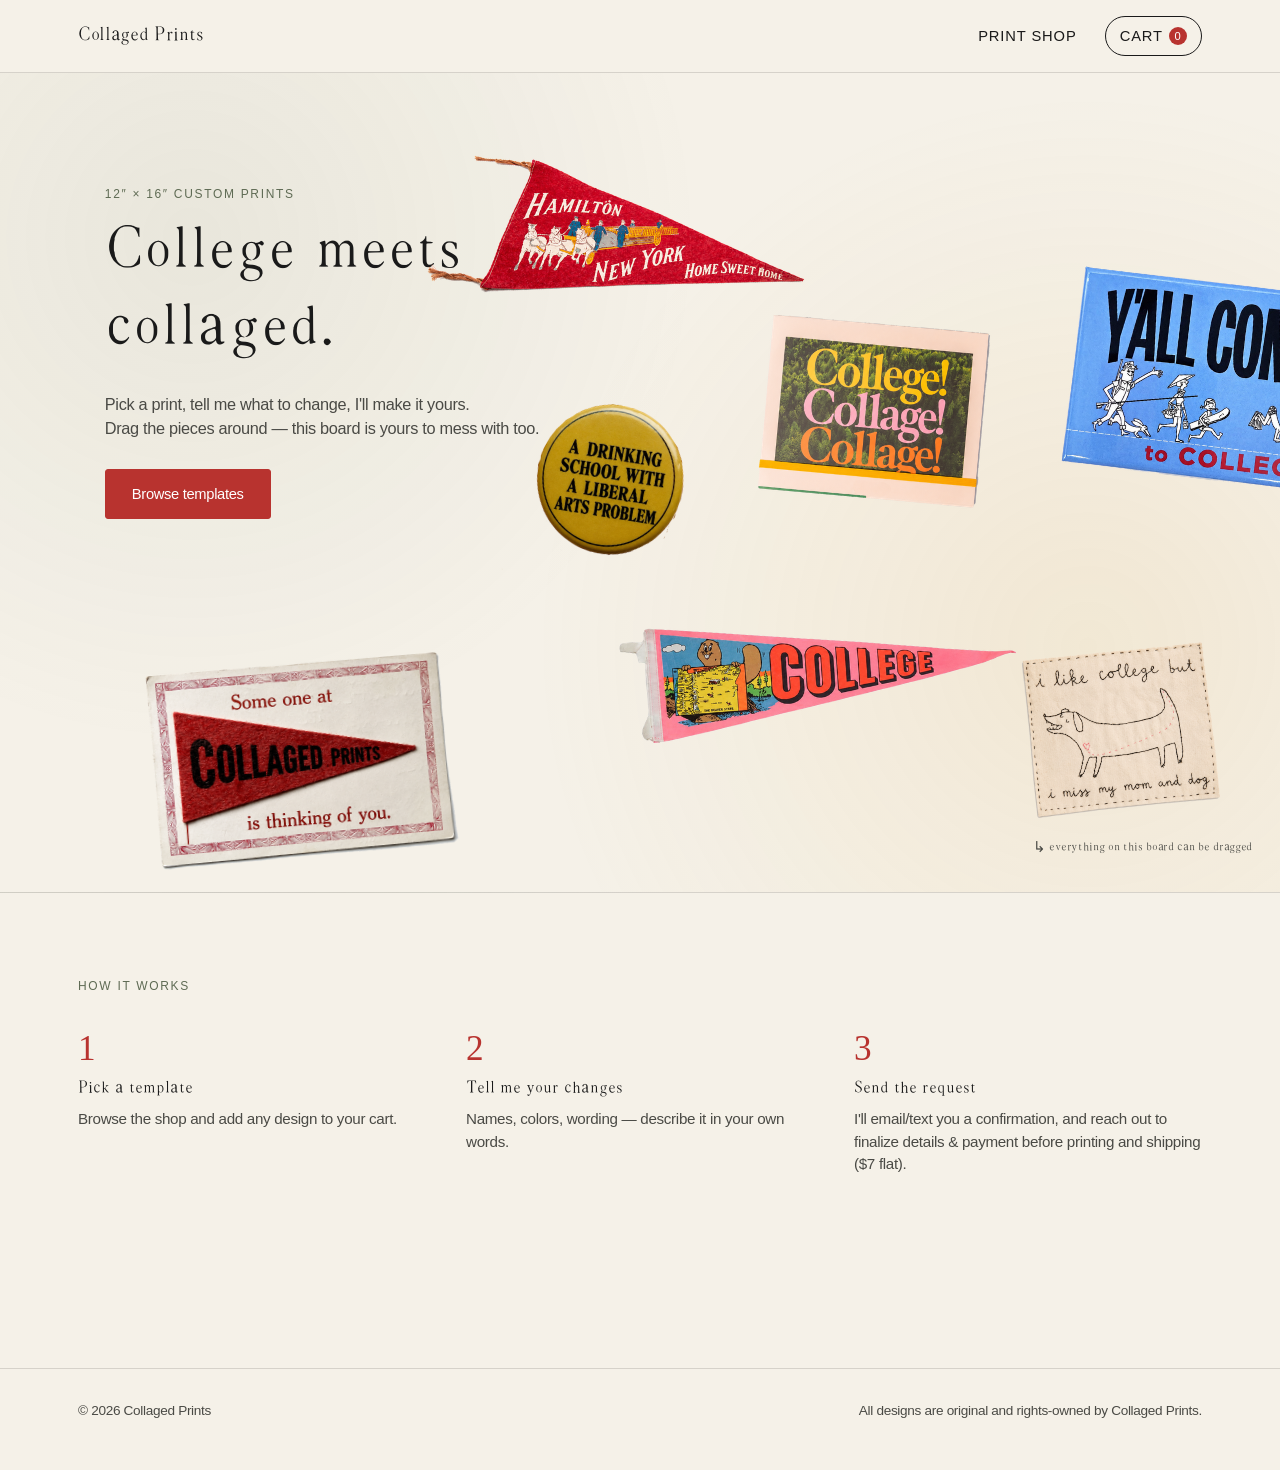
==== index.html @ 445533c2 "add site files" ====
<!DOCTYPE html>
<html lang="en">
<head>
<meta charset="UTF-8">
<meta name="viewport" content="width=device-width, initial-scale=1.0">
<title>Collaged Prints — Custom 12×16 Art Prints</title>
<link rel="stylesheet" href="css/styles.css">
<link rel="stylesheet" href="css/home.css">
</head>
<body>

<nav class="site-nav">
  <div class="container">
    <a href="index.html" class="wordmark">Collaged Prints</a>
    <ul class="links">
      <li><a href="shop.html">Print Shop</a></li>
      <li><span class="hide-mobile"><a href="cart.html" class="cart-link">Cart <span class="cart-count" id="navCartCount">0</span></a></span></li>
    </ul>
  </div>
</nav>

<header class="board" id="board">
  <div class="board-intro">
    <p class="eyebrow">12&Prime; × 16&Prime; custom prints</p>
    <h1 class="board-title">College meets<br>collaged.</h1>
    <p class="board-sub">Pick a print, tell me what to change, I'll make it yours.<br>Drag the pieces around — this board is yours to mess with too.</p>
    <a href="shop.html" class="btn btn-cherry">Browse templates</a>
  </div>

  <!-- Draggable collage pieces. Swap the src on these <img> tags for your
       own PNGs — drop files into /assets/collage/ and update the paths. -->
  <div class="drag-piece" data-rotate="-6" style="top:70%; left:80%; width:196px;">
    <img src="assets/collage/collage-dog-embroidery.png" alt="" draggable="false">
  </div>
  <div class="drag-piece" data-rotate="5" style="top:16%; left:56%; width:315px;">
    <img src="assets/collage/collage-college-collage-book.png" alt="" draggable="false">
  </div>
  <div class="drag-piece" data-rotate="-4" style="top:58%; left:46%; width:442px;">
    <img src="assets/collage/collage-college-pennant.png" alt="" draggable="false">
  </div>
  <div class="drag-piece" data-rotate="7" style="top:14%; left:82%; width:315px;">
    <img src="assets/collage/collage-yall-come-magnet.png" alt="" draggable="false">
  </div>
  <div class="drag-piece" data-rotate="17" style="top:6%; left:34%; width:400px;">
    <img src="assets/collage/collage-hamilton-pennant.png" alt="" draggable="false">
  </div>
  <div class="drag-piece" data-rotate="9" style="top:34%; left:37%; width:272px;">
    <img src="assets/collage/collage-drinking-school-button.png" alt="" draggable="false">
  </div>
  <div class="drag-piece" data-rotate="-5" style="top:68%; left:10%; width:337px;">
    <img src="assets/collage/collage-thinking-of-you-postcard.png" alt="" draggable="false">
  </div>

  <p class="board-hint">↳ everything on this board can be dragged</p>
</header>

<section class="how-it-works container">
  <p class="eyebrow">How it works</p>
  <div class="steps">
    <div class="step">
      <span class="step-num display">1</span>
      <h3>Pick a template</h3>
      <p>Browse the shop and add any design to your cart.</p>
    </div>
    <div class="step">
      <span class="step-num display">2</span>
      <h3>Tell me your changes</h3>
      <p>Names, colors, wording — describe it in your own words.</p>
    </div>
    <div class="step">
      <span class="step-num display">3</span>
      <h3>Send the request</h3>
      <p>I'll email/text you a confirmation, and reach out to finalize details &amp; payment before printing and shipping ($7 flat).</p>
    </div>
  </div>
</section>

<footer class="site-footer">
  <div class="container">
    <span>&copy; <span id="year"></span> Collaged Prints</span>
    <span>All designs are original and rights-owned by Collaged Prints.</span>
  </div>
</footer>

<script src="js/cart.js"></script>
<script src="js/drag.js"></script>
<script>document.getElementById('year').textContent = new Date().getFullYear();</script>
</body>
</html>
---- css/styles.css ----
/* ===========================================================
   Collaged Prints — Design Tokens
   Vibe: eclectic-chic vintage collage, curated not cluttered
   =========================================================== */

@font-face {
  font-family: 'Collage Serif';
  src: url('../fonts/SerifForWebsite-Regular.ttf') format('truetype');
  font-weight: 400;
  font-style: normal;
  font-display: swap;
}

:root {
  /* Color tokens */
  --color-cream: #F5F1E8;
  --color-cream-dark: #EBE4D3;
  --color-sage: #7C8B6F;
  --color-sage-dark: #5F6B54;
  --color-cherry: #B8332F;
  --color-mustard: #D9A441;
  --color-ink: #1A1A1A;
  --color-ink-soft: #4A4A45;
  --color-white: #FFFFFF;
  --color-line: rgba(26, 26, 26, 0.14);

  /* Type */
  --font-display: 'Collage Serif', 'Georgia', serif;
  --font-body: 'Arial', 'Helvetica Neue', Helvetica, sans-serif;
  --tracking-tight: -0.02em;
  --tracking-tighter: -0.035em;

  /* Layout */
  --radius-sm: 3px;
  --radius-md: 6px;
  --shadow-card: none;
  --shadow-drag: none;
  --max-width: 1180px;
}

* { box-sizing: border-box; }

html {
  scroll-behavior: smooth;
}

body {
  margin: 0;
  background: var(--color-cream);
  color: var(--color-ink);
  font-family: var(--font-body);
  letter-spacing: var(--tracking-tight);
  line-height: 1.5;
  -webkit-font-smoothing: antialiased;
}

h1, h2, h3, .display {
  font-family: var(--font-display);
  letter-spacing: 0;
  font-weight: 400;
  line-height: 1.05;
  margin: 0;
  color: var(--color-ink);
}

a {
  color: inherit;
}

img { max-width: 100%; display: block; }

button {
  font-family: var(--font-body);
  letter-spacing: var(--tracking-tight);
  cursor: pointer;
}

/* Visible keyboard focus everywhere */
a:focus-visible,
button:focus-visible,
input:focus-visible,
textarea:focus-visible,
[tabindex]:focus-visible {
  outline: 2px solid var(--color-cherry);
  outline-offset: 3px;
}

.container {
  max-width: var(--max-width);
  margin: 0 auto;
  padding: 0 28px;
}

/* ---------------- Nav ---------------- */

.site-nav {
  position: sticky;
  top: 0;
  z-index: 50;
  background: var(--color-cream);
  border-bottom: 1px solid var(--color-line);
}

.site-nav .container {
  display: flex;
  align-items: center;
  justify-content: space-between;
  padding-top: 16px;
  padding-bottom: 16px;
}

.site-nav .wordmark {
  font-family: var(--font-display);
  font-size: 1.5rem;
  text-decoration: none;
}

.site-nav .links {
  display: flex;
  gap: 28px;
  align-items: center;
  list-style: none;
  margin: 0;
  padding: 0;
}

.site-nav .links a {
  text-decoration: none;
  font-size: 0.92rem;
  text-transform: uppercase;
  letter-spacing: 0.06em;
}

.site-nav .cart-link {
  display: inline-flex;
  align-items: center;
  gap: 6px;
  border: 1px solid var(--color-ink);
  padding: 8px 14px;
  border-radius: 999px;
  text-decoration: none;
  font-size: 0.85rem;
}

.cart-count {
  background: var(--color-cherry);
  color: var(--color-white);
  border-radius: 999px;
  min-width: 18px;
  height: 18px;
  display: inline-flex;
  align-items: center;
  justify-content: center;
  font-size: 0.7rem;
  padding: 0 4px;
}

/* ---------------- Footer ---------------- */

.site-footer {
  border-top: 1px solid var(--color-line);
  margin-top: 96px;
  padding: 32px 0 48px;
  font-size: 0.85rem;
  color: var(--color-ink-soft);
}

.site-footer .container {
  display: flex;
  justify-content: space-between;
  flex-wrap: wrap;
  gap: 12px;
}

/* ---------------- Buttons ---------------- */

.btn {
  display: inline-flex;
  align-items: center;
  justify-content: center;
  gap: 8px;
  padding: 13px 26px;
  border-radius: var(--radius-sm);
  border: 1px solid var(--color-ink);
  background: var(--color-ink);
  color: var(--color-cream);
  font-size: 0.92rem;
  text-decoration: none;
  transition: transform 0.15s ease, box-shadow 0.15s ease;
}

.btn:hover { transform: translateY(-1px); }

.btn-outline {
  background: transparent;
  color: var(--color-ink);
}

.btn-cherry {
  background: var(--color-cherry);
  border-color: var(--color-cherry);
  color: var(--color-white);
}

.btn:disabled {
  opacity: 0.45;
  cursor: not-allowed;
  transform: none;
  box-shadow: none;
}

/* ---------------- Utility ---------------- */

.eyebrow {
  text-transform: uppercase;
  letter-spacing: 0.14em;
  font-size: 0.75rem;
  color: var(--color-sage-dark);
}

.stamp {
  display: inline-block;
  border: 1.5px solid var(--color-cherry);
  color: var(--color-cherry);
  padding: 4px 10px;
  border-radius: 3px;
  font-size: 0.72rem;
  text-transform: uppercase;
  letter-spacing: 0.1em;
  transform: rotate(-3deg);
}

.as-is-check {
  display: flex;
  align-items: flex-start;
  gap: 8px;
  font-size: 0.85rem;
  color: var(--color-ink-soft);
  margin: 4px 0 16px;
  cursor: pointer;
}

.as-is-check input[type="checkbox"] {
  margin-top: 2px;
  accent-color: var(--color-cherry);
  cursor: pointer;
}

.as-is-check span {
  line-height: 1.4;
}

@media (max-width: 720px) {
  .site-nav .links { gap: 16px; }
  .site-nav .links span.hide-mobile { display: none; }
}
---- css/home.css ----
.board {
  position: relative;
  min-height: 820px;
  overflow: hidden;
  border-bottom: 1px solid var(--color-line);
  background:
    radial-gradient(circle at 15% 20%, rgba(124,139,111,0.10), transparent 40%),
    radial-gradient(circle at 85% 70%, rgba(217,164,65,0.12), transparent 45%),
    var(--color-cream);
}

.board-intro {
  position: relative;
  z-index: 1;
  max-width: 560px;
  padding: 100px 28px 40px;
  margin: 0 auto 0 6%;
}

@media (max-width: 900px) {
  .board-intro { margin: 0 auto; padding: 64px 24px 24px; text-align: center; }
}

.board-title {
  font-size: clamp(2.6rem, 6vw, 4.6rem);
}

.board-sub {
  margin: 22px 0 28px;
  color: var(--color-ink-soft);
  font-size: 1.02rem;
  max-width: 440px;
}

@media (max-width: 900px) {
  .board-sub { margin-left: auto; margin-right: auto; }
}

.board-hint {
  position: absolute;
  bottom: 18px;
  right: 28px;
  font-family: var(--font-display);
  font-size: 0.95rem;
  color: var(--color-ink-soft);
  z-index: 1;
  pointer-events: none;
}

@media (max-width: 720px) {
  .board-hint { display: none; }
}

.drag-piece {
  position: absolute;
  z-index: 10;
  cursor: grab;
  transform: rotate(var(--r, 0deg));
  transition: none;
  touch-action: none;
  user-select: none;
}

.drag-piece img {
  border-radius: 0;
  width: 100%;
  pointer-events: none;
}

.drag-piece.dragging {
  cursor: grabbing;
  z-index: 20;
  transition: none;
}

@media (max-width: 720px) {
  .board { min-height: 680px; }
  .drag-piece { transform: rotate(var(--r, 0deg)) scale(0.75); }
}

/* ---------------- How it works ---------------- */

.how-it-works {
  padding: 72px 28px 96px;
}

.steps {
  display: grid;
  grid-template-columns: repeat(3, 1fr);
  gap: 40px;
  margin-top: 36px;
}

@media (max-width: 780px) {
  .steps { grid-template-columns: 1fr; gap: 32px; }
}

.step-num {
  font-size: 2.2rem;
  color: var(--color-cherry);
}

.step h3 {
  font-size: 1.3rem;
  margin: 10px 0 8px;
}

.step p {
  color: var(--color-ink-soft);
  font-size: 0.95rem;
  margin: 0;
}
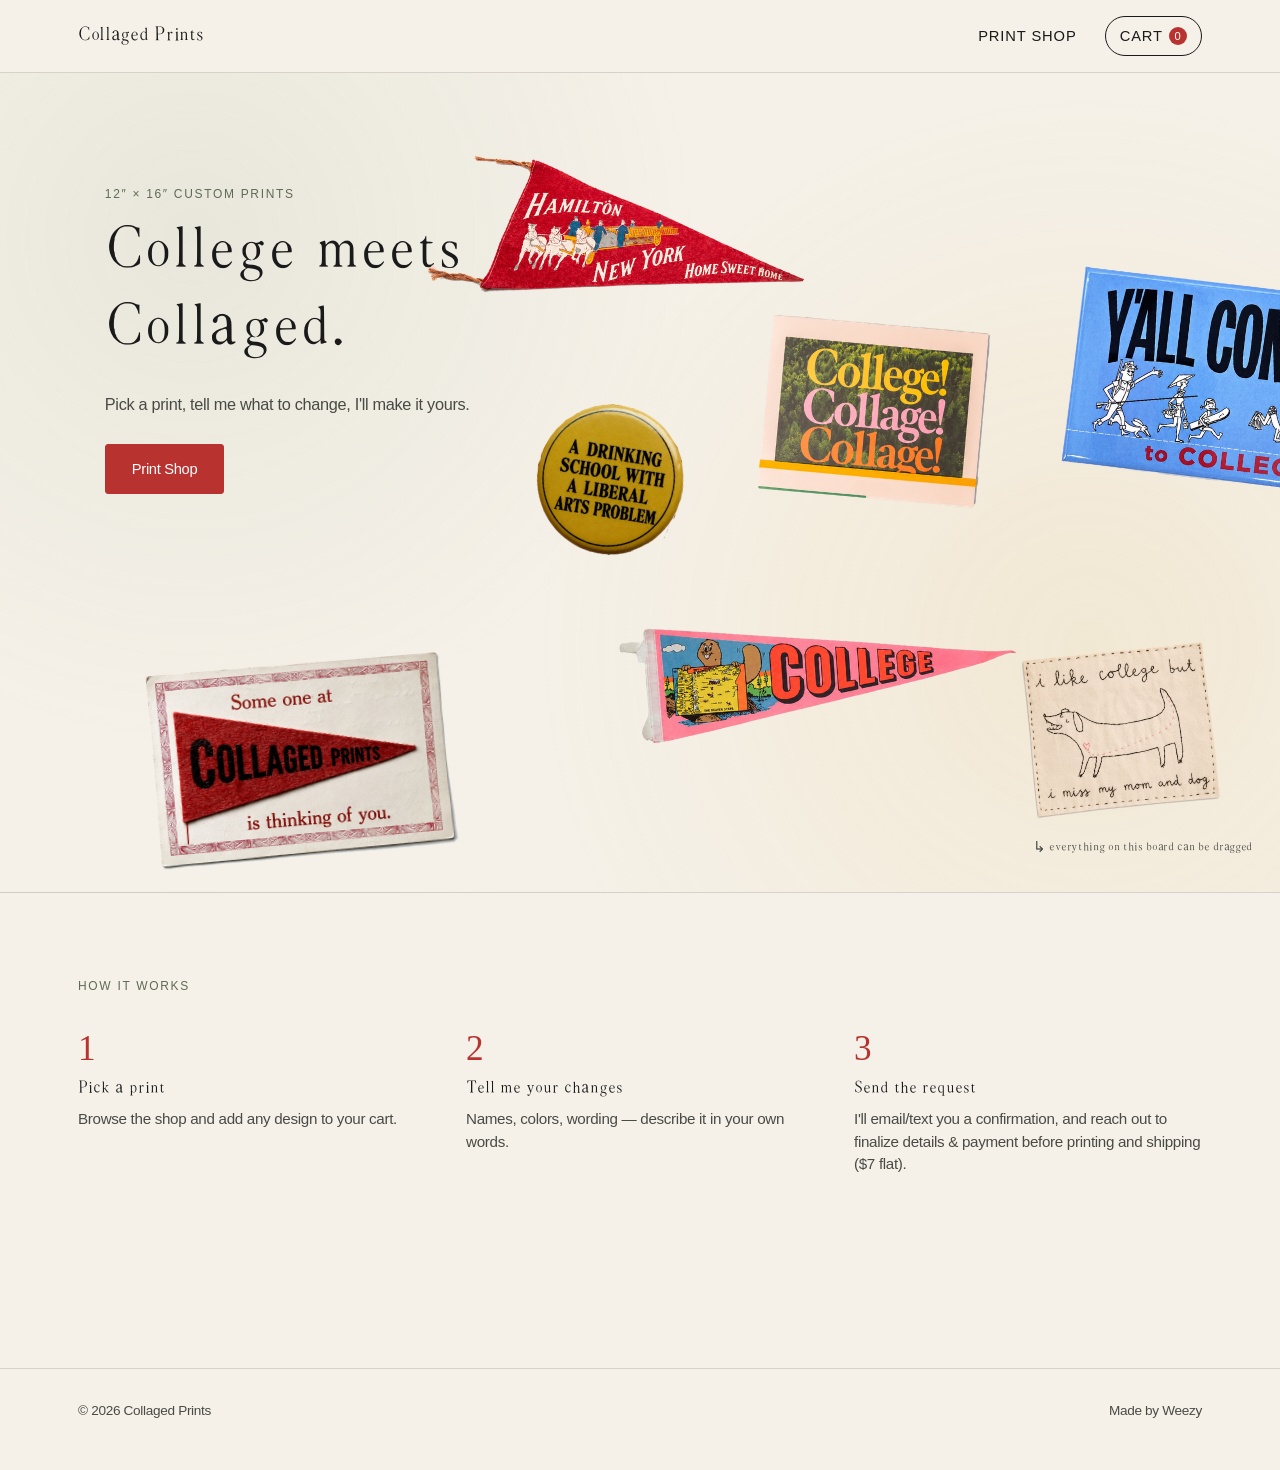
==== commit 8448e70e: "new uplaod upload thes e" ====
--- a/index.html
+++ b/index.html
@@ -11,10 +11,10 @@
 
 <nav class="site-nav">
   <div class="container">
-    <a href="index.html" class="wordmark">Collaged Prints</a>
+    <a href="index.html" class="wordmark"><span class="wordmark-line1">Collaged</span> <span class="wordmark-line2">Prints</span></a>
     <ul class="links">
-      <li><a href="shop.html">Print Shop</a></li>
-      <li><span class="hide-mobile"><a href="cart.html" class="cart-link">Cart <span class="cart-count" id="navCartCount">0</span></a></span></li>
+      <li class="nav-shop"><a href="shop.html">Print Shop</a></li>
+      <li class="nav-cart"><a href="cart.html" class="cart-link">Cart <span class="cart-count" id="navCartCount">0</span></a></li>
     </ul>
   </div>
 </nav>
@@ -22,32 +22,32 @@
 <header class="board" id="board">
   <div class="board-intro">
     <p class="eyebrow">12&Prime; × 16&Prime; custom prints</p>
-    <h1 class="board-title">College meets<br>collaged.</h1>
-    <p class="board-sub">Pick a print, tell me what to change, I'll make it yours.<br>Drag the pieces around — this board is yours to mess with too.</p>
-    <a href="shop.html" class="btn btn-cherry">Browse templates</a>
+    <h1 class="board-title"><span class="board-title-line1">College meets</span> <span class="board-title-line2">Collaged.</span></h1>
+    <p class="board-sub">Pick a print, tell me what to change, I'll make it yours.</p>
+    <a href="shop.html" class="btn btn-cherry">Print Shop</a>
   </div>
 
   <!-- Draggable collage pieces. Swap the src on these <img> tags for your
        own PNGs — drop files into /assets/collage/ and update the paths. -->
-  <div class="drag-piece" data-rotate="-6" style="top:70%; left:80%; width:196px;">
+  <div class="drag-piece piece-dog" data-rotate="-6" style="top:70%; left:80%; width:196px;">
     <img src="assets/collage/collage-dog-embroidery.png" alt="" draggable="false">
   </div>
-  <div class="drag-piece" data-rotate="5" style="top:16%; left:56%; width:315px;">
+  <div class="drag-piece piece-book" data-rotate="5" style="top:16%; left:56%; width:315px;">
     <img src="assets/collage/collage-college-collage-book.png" alt="" draggable="false">
   </div>
-  <div class="drag-piece" data-rotate="-4" style="top:58%; left:46%; width:442px;">
+  <div class="drag-piece piece-pennant-pink" data-rotate="-4" style="top:58%; left:46%; width:442px;">
     <img src="assets/collage/collage-college-pennant.png" alt="" draggable="false">
   </div>
-  <div class="drag-piece" data-rotate="7" style="top:14%; left:82%; width:315px;">
+  <div class="drag-piece piece-yall" data-rotate="7" style="top:14%; left:82%; width:315px;">
     <img src="assets/collage/collage-yall-come-magnet.png" alt="" draggable="false">
   </div>
-  <div class="drag-piece" data-rotate="17" style="top:6%; left:34%; width:400px;">
+  <div class="drag-piece piece-pennant-red" data-rotate="17" style="top:6%; left:34%; width:400px;">
     <img src="assets/collage/collage-hamilton-pennant.png" alt="" draggable="false">
   </div>
-  <div class="drag-piece" data-rotate="9" style="top:34%; left:37%; width:272px;">
+  <div class="drag-piece piece-button" data-rotate="9" style="top:34%; left:37%; width:272px;">
     <img src="assets/collage/collage-drinking-school-button.png" alt="" draggable="false">
   </div>
-  <div class="drag-piece" data-rotate="-5" style="top:68%; left:10%; width:337px;">
+  <div class="drag-piece piece-postcard" data-rotate="-5" style="top:68%; left:10%; width:337px;">
     <img src="assets/collage/collage-thinking-of-you-postcard.png" alt="" draggable="false">
   </div>
 
@@ -59,7 +59,7 @@
   <div class="steps">
     <div class="step">
       <span class="step-num display">1</span>
-      <h3>Pick a template</h3>
+      <h3>Pick a print</h3>
       <p>Browse the shop and add any design to your cart.</p>
     </div>
     <div class="step">
@@ -78,7 +78,7 @@
 <footer class="site-footer">
   <div class="container">
     <span>&copy; <span id="year"></span> Collaged Prints</span>
-    <span>All designs are original and rights-owned by Collaged Prints.</span>
+    <span>Made by Weezy</span>
   </div>
 </footer>
 
--- a/css/styles.css
+++ b/css/styles.css
@@ -252,5 +252,37 @@
 
 @media (max-width: 720px) {
   .site-nav .links { gap: 16px; }
-  .site-nav .links span.hide-mobile { display: none; }
-}
+}
+
+@media (max-width: 480px) {
+  .site-nav .container {
+    display: grid;
+    grid-template-columns: 1fr auto 1fr;
+    align-items: center;
+    gap: 8px;
+  }
+  .site-nav .wordmark {
+    grid-column: 1;
+    justify-self: start;
+    text-align: left;
+    font-size: 1.05rem;
+    line-height: 1.15;
+  }
+  .site-nav .wordmark .wordmark-line1,
+  .site-nav .wordmark .wordmark-line2 {
+    display: block;
+  }
+  .site-nav .links {
+    display: contents;
+  }
+  .site-nav .links li.nav-shop {
+    grid-column: 2;
+    justify-self: center;
+  }
+  .site-nav .links li.nav-cart {
+    grid-column: 3;
+    justify-self: end;
+  }
+  .site-nav .links a { font-size: 0.736rem; white-space: nowrap; }
+  .site-nav .cart-link { font-size: 0.68rem; padding: 6px 10px; white-space: nowrap; }
+}
--- a/css/home.css
+++ b/css/home.css
@@ -23,6 +23,11 @@
 
 .board-title {
   font-size: clamp(2.6rem, 6vw, 4.6rem);
+}
+
+.board-title-line1,
+.board-title-line2 {
+  display: block;
 }
 
 .board-sub {
@@ -51,6 +56,31 @@
   .board-hint { display: none; }
 }
 
+@media (max-width: 480px) {
+  .board-title-line1,
+  .board-title-line2 {
+    display: inline;
+  }
+  .board-title {
+    font-size: clamp(1.6rem, 7.5vw, 2.2rem);
+  }
+  .board-sub {
+    font-size: 0.8rem;
+    padding: 0 6px;
+  }
+  .board-hint {
+    display: block;
+    position: absolute;
+    bottom: 14px;
+    left: 50%;
+    right: auto;
+    transform: translateX(-50%);
+    text-align: left;
+    width: max-content;
+    max-width: 88%;
+  }
+}
+
 .drag-piece {
   position: absolute;
   z-index: 10;
@@ -76,6 +106,11 @@
 @media (max-width: 720px) {
   .board { min-height: 680px; }
   .drag-piece { transform: rotate(var(--r, 0deg)) scale(0.75); }
+}
+
+@media (max-width: 480px) {
+  .board { min-height: 950px; }
+  .drag-piece { transform: rotate(var(--r, 0deg)) translateY(56px) scale(0.525); }
 }
 
 /* ---------------- How it works ---------------- */
@@ -110,3 +145,10 @@
   font-size: 0.95rem;
   margin: 0;
 }
+
+.custom-print-btn {
+  display: inline-block;
+  margin-top: 16px;
+  font-size: 0.85rem;
+  padding: 10px 20px;
+}
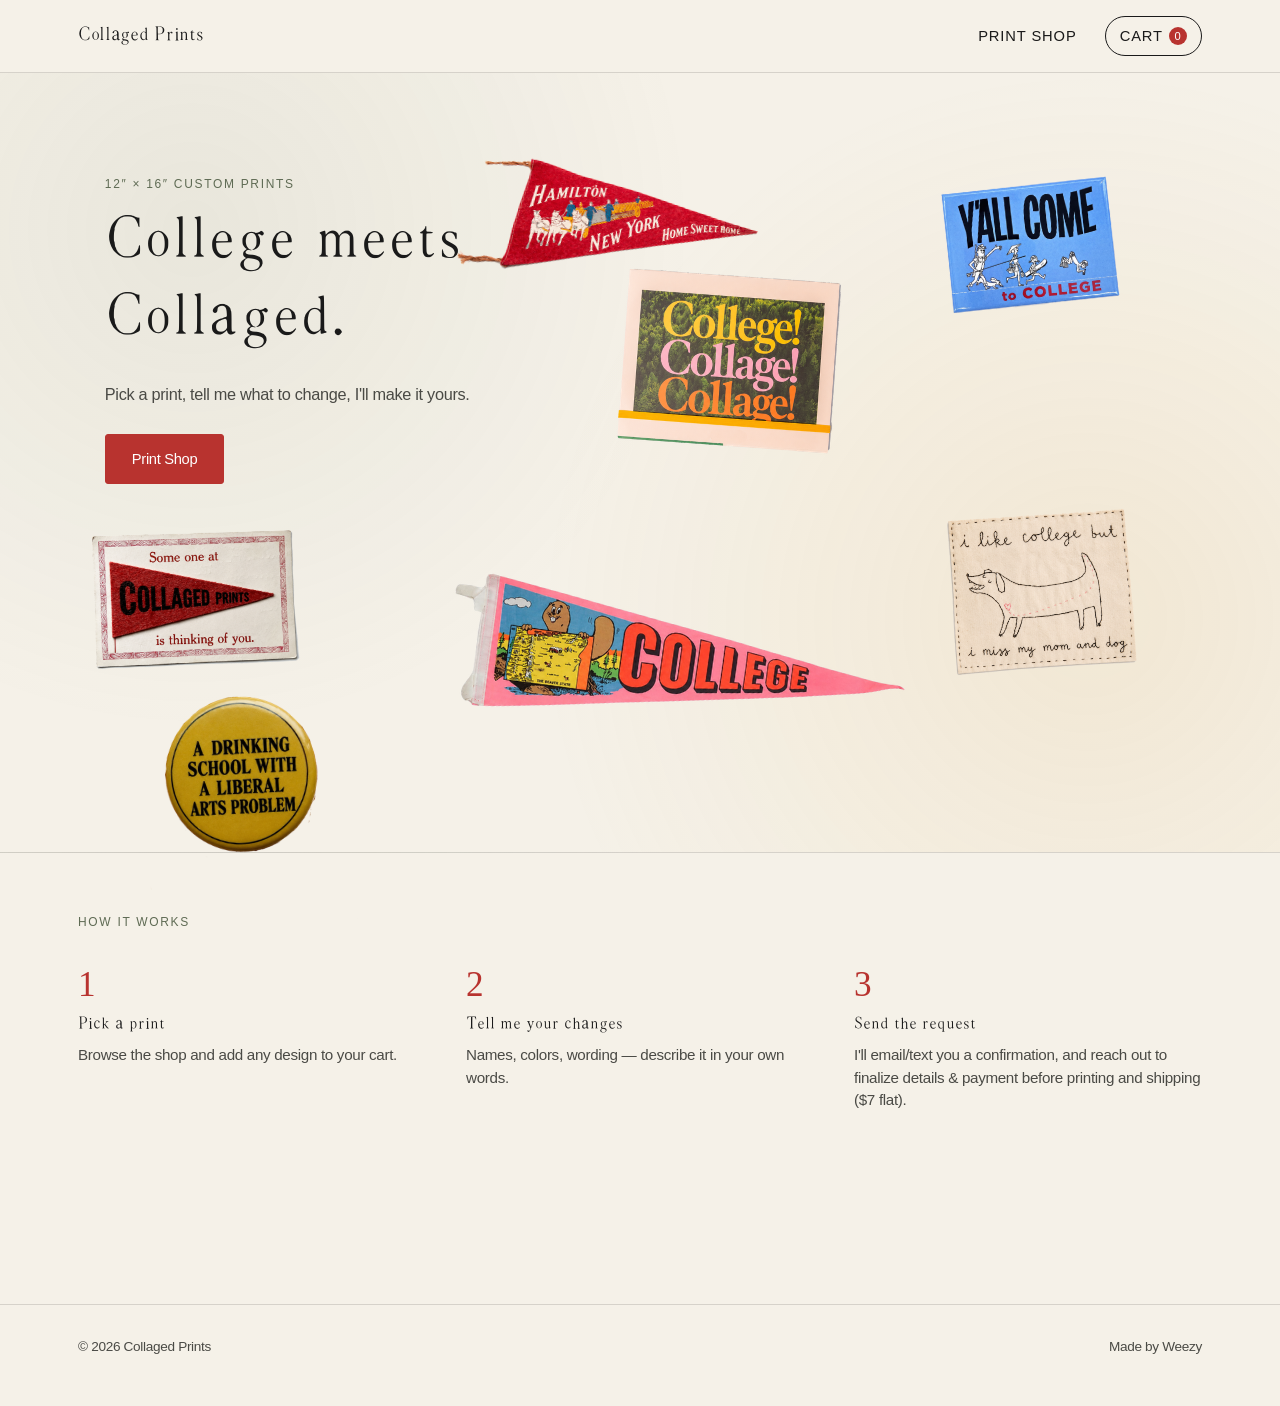
==== commit 0442a47e: "update" ====
--- a/index.html
+++ b/index.html
@@ -19,6 +19,7 @@
   </div>
 </nav>
 
+<div class="home-flow">
 <header class="board" id="board">
   <div class="board-intro">
     <p class="eyebrow">12&Prime; × 16&Prime; custom prints</p>
@@ -26,33 +27,34 @@
     <p class="board-sub">Pick a print, tell me what to change, I'll make it yours.</p>
     <a href="shop.html" class="btn btn-cherry">Print Shop</a>
   </div>
+</header>
 
-  <!-- Draggable collage pieces. Swap the src on these <img> tags for your
-       own PNGs — drop files into /assets/collage/ and update the paths. -->
-  <div class="drag-piece piece-dog" data-rotate="-6" style="top:70%; left:80%; width:196px;">
-    <img src="assets/collage/collage-dog-embroidery.png" alt="" draggable="false">
+<!-- Fixed decorative collage pieces. Swap the src on these <img> tags for
+     your own PNGs — drop files into /assets/collage/ and update the paths.
+     Overlays the hero on desktop; reflows after "How it works" on phone. -->
+<div class="collage-pieces" id="collagePieces">
+  <div class="drag-piece piece-dog" style="top:56%; left:74%; width:15%; --r:-4deg;">
+    <img src="assets/collage/collage-dog-embroidery.png" alt="">
   </div>
-  <div class="drag-piece piece-book" data-rotate="5" style="top:16%; left:56%; width:315px;">
-    <img src="assets/collage/collage-college-collage-book.png" alt="" draggable="false">
+  <div class="drag-piece piece-book" style="top:11%; left:45%; width:24%; --r:4deg;">
+    <img src="assets/collage/collage-college-collage-book.png" alt="">
   </div>
-  <div class="drag-piece piece-pennant-pink" data-rotate="-4" style="top:58%; left:46%; width:442px;">
-    <img src="assets/collage/collage-college-pennant.png" alt="" draggable="false">
+  <div class="drag-piece piece-pennant-pink" style="top:57%; left:32%; width:40%; --r:8deg;">
+    <img src="assets/collage/collage-college-pennant.png" alt="">
   </div>
-  <div class="drag-piece piece-yall" data-rotate="7" style="top:14%; left:82%; width:315px;">
-    <img src="assets/collage/collage-yall-come-magnet.png" alt="" draggable="false">
+  <div class="drag-piece piece-yall" style="top:7%; left:73%; width:15%; --r:-6deg;">
+    <img src="assets/collage/collage-yall-come-magnet.png" alt="">
   </div>
-  <div class="drag-piece piece-pennant-red" data-rotate="17" style="top:6%; left:34%; width:400px;">
-    <img src="assets/collage/collage-hamilton-pennant.png" alt="" draggable="false">
+  <div class="drag-piece piece-pennant-red" style="top:6%; left:36%; width:25%; --r:11deg;">
+    <img src="assets/collage/collage-hamilton-pennant.png" alt="">
   </div>
-  <div class="drag-piece piece-button" data-rotate="9" style="top:34%; left:37%; width:272px;">
-    <img src="assets/collage/collage-drinking-school-button.png" alt="" draggable="false">
+  <div class="drag-piece piece-button" style="top:73%; left:8%; width:22%; --r:-3deg;">
+    <img src="assets/collage/collage-drinking-school-button.png" alt="">
   </div>
-  <div class="drag-piece piece-postcard" data-rotate="-5" style="top:68%; left:10%; width:337px;">
-    <img src="assets/collage/collage-thinking-of-you-postcard.png" alt="" draggable="false">
+  <div class="drag-piece piece-postcard" style="top:56%; left:6%; width:18%; --r:-2deg;">
+    <img src="assets/collage/collage-thinking-of-you-postcard.png" alt="">
   </div>
-
-  <p class="board-hint">↳ everything on this board can be dragged</p>
-</header>
+</div>
 
 <section class="how-it-works container">
   <p class="eyebrow">How it works</p>
@@ -74,6 +76,7 @@
     </div>
   </div>
 </section>
+</div>
 
 <footer class="site-footer">
   <div class="container">
@@ -83,7 +86,6 @@
 </footer>
 
 <script src="js/cart.js"></script>
-<script src="js/drag.js"></script>
 <script>document.getElementById('year').textContent = new Date().getFullYear();</script>
 </body>
 </html>
--- a/css/home.css
+++ b/css/home.css
@@ -1,7 +1,13 @@
+/* Wraps .board, .collage-pieces, and .how-it-works so we can reorder them
+   on mobile without affecting desktop (order only changes in the mobile
+   media query below; at all other widths this is a plain block stack). */
+.home-flow {
+  display: block;
+}
+
 .board {
   position: relative;
-  min-height: 820px;
-  overflow: hidden;
+  min-height: 780px;
   border-bottom: 1px solid var(--color-line);
   background:
     radial-gradient(circle at 15% 20%, rgba(124,139,111,0.10), transparent 40%),
@@ -13,7 +19,7 @@
   position: relative;
   z-index: 1;
   max-width: 560px;
-  padding: 100px 28px 40px;
+  padding: 90px 28px 40px;
   margin: 0 auto 0 6%;
 }
 
@@ -41,21 +47,6 @@
   .board-sub { margin-left: auto; margin-right: auto; }
 }
 
-.board-hint {
-  position: absolute;
-  bottom: 18px;
-  right: 28px;
-  font-family: var(--font-display);
-  font-size: 0.95rem;
-  color: var(--color-ink-soft);
-  z-index: 1;
-  pointer-events: none;
-}
-
-@media (max-width: 720px) {
-  .board-hint { display: none; }
-}
-
 @media (max-width: 480px) {
   .board-title-line1,
   .board-title-line2 {
@@ -68,55 +59,73 @@
     font-size: 0.8rem;
     padding: 0 6px;
   }
-  .board-hint {
-    display: block;
-    position: absolute;
-    bottom: 14px;
-    left: 50%;
-    right: auto;
-    transform: translateX(-50%);
-    text-align: left;
-    width: max-content;
-    max-width: 88%;
-  }
+}
+
+/* Collage pieces — its own section now, overlaid on top of the hero via a
+   negative top margin on desktop (so it visually sits over .board without
+   needing to be nested inside it — that's what lets us reorder it after
+   "How it works" on mobile without restructuring anything else). */
+.collage-pieces {
+  position: relative;
+  height: 780px;
+  margin-top: -780px;
+  pointer-events: none; /* decorative only, never blocks clicks to the button beneath */
 }
 
 .drag-piece {
   position: absolute;
-  z-index: 10;
-  cursor: grab;
   transform: rotate(var(--r, 0deg));
-  transition: none;
-  touch-action: none;
-  user-select: none;
 }
 
 .drag-piece img {
   border-radius: 0;
   width: 100%;
   pointer-events: none;
+  user-select: none;
 }
 
-.drag-piece.dragging {
-  cursor: grabbing;
-  z-index: 20;
-  transition: none;
+/* Between phone and full desktop widths, the scattered absolute positions
+   don't reflow safely against the centered text column — rather than
+   risk overlap, just hide the decorative pieces in this range. Full
+   collage shows at desktop width; phone gets its own safe stacked layout
+   below. */
+@media (min-width: 481px) and (max-width: 900px) {
+  .collage-pieces { display: none; }
+  .board { min-height: 0; padding-bottom: 40px; }
 }
 
-@media (max-width: 720px) {
-  .board { min-height: 680px; }
-  .drag-piece { transform: rotate(var(--r, 0deg)) scale(0.75); }
-}
+/* Phone: reorder to appear AFTER "How it works", switch to normal document
+   flow with its own fixed height, and use measured fixed-pixel top
+   positions (percentages get thrown off by the nav bar height at this
+   breakpoint) while left/width stay as percentages of viewport width. */
+@media (max-width: 480px) {
+  .home-flow {
+    display: flex;
+    flex-direction: column;
+  }
+  .board { order: 1; min-height: 0; }
+  .how-it-works { order: 2; padding-top: 16px; }
+  .board-intro { padding-bottom: 8px; }
+  .collage-pieces {
+    order: 3;
+    height: 960px;
+    margin-top: 0;
+    padding-top: 24px;
+  }
 
-@media (max-width: 480px) {
-  .board { min-height: 950px; }
-  .drag-piece { transform: rotate(var(--r, 0deg)) translateY(56px) scale(0.525); }
+  .piece-postcard     { top: 304px !important; left: 0%   !important; width: 45% !important; --r: -3deg; }
+  .piece-book         { top: 273px !important; left: 48%  !important; width: 45% !important; --r: 4deg; }
+  .piece-pennant-red  { top: 456px !important; left: 0%   !important; width: 40% !important; --r: 10deg; }
+  .piece-dog          { top: 456px !important; left: 58%  !important; width: 37% !important; --r: -4deg; }
+  .piece-button       { top: 589px !important; left: 27.5% !important; width: 45% !important; --r: -2deg; }
+  .piece-yall         { top: 788px !important; left: 4%   !important; width: 46% !important; --r: -5deg; }
+  .piece-pennant-pink { top: 826px !important; left: 52%  !important; width: 48% !important; --r: 8deg; }
 }
 
 /* ---------------- How it works ---------------- */
 
 .how-it-works {
-  padding: 72px 28px 96px;
+  padding: 48px 28px 96px;
 }
 
 .steps {
